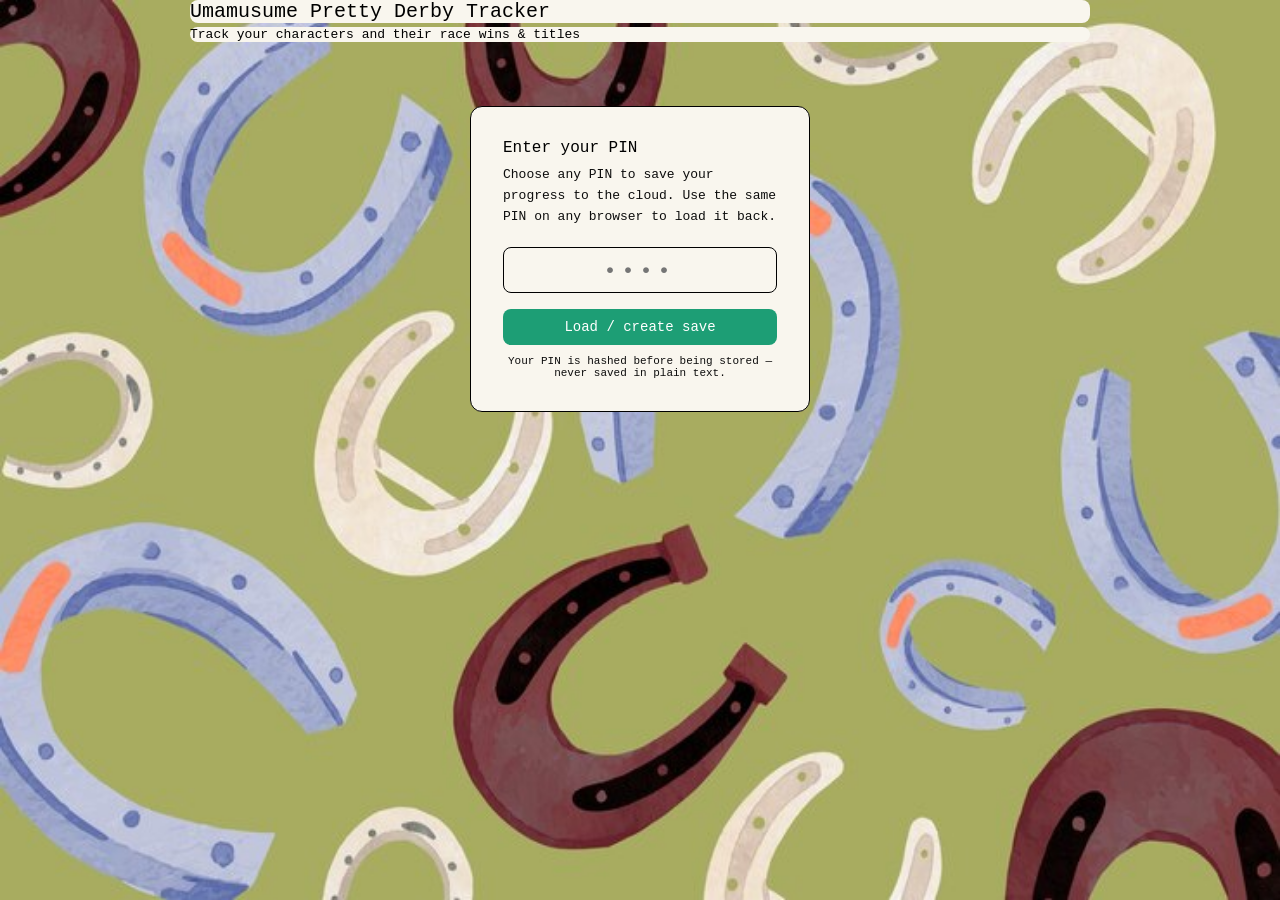
==== index.html @ f3492407 "Add character reordering, epithet descriptions, and story events - Character grid: toggle between Ow" ====
<!DOCTYPE html>
<html lang="en">
<head>
<meta charset="UTF-8" />
<meta name="viewport" content="width=device-width, initial-scale=1.0" />
<link rel="stylesheet" href="styles.css">
<title>Umamusume Pretty Derby Tracker</title>
</head>
<body>
<div class="container">
  <h1>Umamusume Pretty Derby Tracker</h1>
  <p class="subtitle">Track your characters and their race wins &amp; titles</p>

  <div id="loading-screen" class="pin-screen">
    <p>Loading data…</p>
  </div>

  <div id="pin-screen" class="pin-screen" style="display:none">
    <h2>Enter your PIN</h2>
    <p>Choose any PIN to save your progress to the cloud. Use the same PIN on any browser to load it back.</p>
    <input class="pin-input" id="pin-input" type="password" maxlength="20" placeholder="••••" autocomplete="off" />
    <button class="pin-btn" id="pin-btn">Load / create save</button>
    <div class="pin-error" id="pin-error" style="display:none"></div>
    <div class="pin-info">Your PIN is hashed before being stored — never saved in plain text.</div>
  </div>

  <div id="main-app" style="display:none">
    <div class="sync-bar">
      <span class="sync-status" id="sync-status">Loaded from cloud</span>
      <button class="switch-pin" id="switch-pin-btn">Switch PIN</button>
    </div>
    <div id="chars-view">
      <div class="search-row">
        <input id="search-input" placeholder="Search characters..." />
        <button id="sort-mode-btn" class="sort-mode-btn">⇅ Custom Order</button>
      </div>
      <div class="char-grid" id="char-grid"></div>
    </div>
    <div class="detail-view" id="detail-view">
      <button class="back-btn" id="back-btn">← All characters</button>
      <div class="detail-header">
        <div class="detail-avatar" id="d-avatar"></div>
        <div><div class="detail-name" id="d-name"></div><div class="detail-wins-sub" id="d-sub"></div></div>
        <button class="own-btn-detail" id="d-own-btn"></button>
      </div>
      <div id="d-filters"></div>
      <div id="d-races-section" class="section"></div>
      <div id="d-titles-section" class="section"></div>
      <div id="d-story-section" class="section"></div>
    </div>
  </div>
</div>

<script>
const SUPABASE_URL = "https://rzcoksxxqggsweqdkzzb.supabase.co";
const SUPABASE_KEY = "sb_publishable_HH8gBjpd7CGeIpKzIGNu6g_YGz-oLFx";

// ── CSV loader ────────────────────────────────────────────────────────────────
function parseCSV(text) {
  const lines = text.trim().split("\n").map(l => l.trim()).filter(Boolean);
  if (lines.length < 2) return [];
  const headers = lines[0].split(",").map(h => h.trim());
  return lines.slice(1).map(line => {
    const vals = [];
    let cur = "", inQ = false;
    for (let i = 0; i < line.length; i++) {
      if (line[i] === '"') { inQ = !inQ; }
      else if (line[i] === ',' && !inQ) { vals.push(cur.trim()); cur = ""; }
      else { cur += line[i]; }
    }
    vals.push(cur.trim());
    const obj = {};
    headers.forEach((h, i) => obj[h] = vals[i] ?? "");
    return obj;
  });
}

async function loadCSV(path) {
  const r = await fetch(path);
  if (!r.ok) throw new Error(`Failed to load ${path}`);
  return parseCSV(await r.text());
}

// ── Bootstrap: load all CSVs before showing anything ─────────────────────────
let CHARS = [], G1_RACES = [], TITLES = [], STORY_EVENTS = {};

async function bootstrap() {
  try {
    const [chars, races, titlesData, storyData] = await Promise.all([
      loadCSV("ImportFile/characters.csv"),
      loadCSV("ImportFile/races.csv"),
      loadCSV("ImportFile/titles.csv"),
      loadCSV("ImportFile/story_events.csv").catch(() => []),
    ]);
    CHARS    = chars;
    G1_RACES = races;
    TITLES   = titlesData.map(r => ({ title: r.title, description: r.description || "" }));
    STORY_EVENTS = {};
    storyData.forEach(row => {
      if (!STORY_EVENTS[row.character]) STORY_EVENTS[row.character] = [];
      STORY_EVENTS[row.character].push(row.event);
    });

    document.getElementById("loading-screen").style.display = "none";
    document.getElementById("pin-screen").style.display     = "block";
    initApp();
  } catch (e) {
    document.getElementById("loading-screen").innerHTML =
      `<p style="color:#A32D2D">Failed to load data files. Make sure <code>characters.csv</code>, <code>races.csv</code>, and <code>titles.csv</code> exist.<br><br>${e.message}</p>`;
  }
}

// ── Supabase ──────────────────────────────────────────────────────────────────
async function hashPin(pin) {
  const buf = await crypto.subtle.digest("SHA-256", new TextEncoder().encode(pin));
  return Array.from(new Uint8Array(buf)).map(b=>b.toString(16).padStart(2,"0")).join("");
}
async function dbLoad(h) {
  const r = await fetch(`${SUPABASE_URL}/rest/v1/tracker?pin=eq.${h}&select=data`,
    {headers:{apikey:SUPABASE_KEY,Authorization:`Bearer ${SUPABASE_KEY}`}});
  if (!r.ok) throw new Error();
  const rows = await r.json();
  return rows.length ? rows[0].data : null;
}
async function dbSave(h, data) {
  const r = await fetch(`${SUPABASE_URL}/rest/v1/tracker`, {
    method:"POST",
    headers:{apikey:SUPABASE_KEY,Authorization:`Bearer ${SUPABASE_KEY}`,
      "Content-Type":"application/json","Prefer":"resolution=merge-duplicates"},
    body:JSON.stringify({pin:h,data,updated_at:new Date().toISOString()})
  });
  if (!r.ok) throw new Error();
}

// ── State ─────────────────────────────────────────────────────────────────────
let pinHash=null, appData={}, currentChar=null, charSearch="", saveTimer=null;
let fSearch="", fGrade=null, fYear=null, fMonth=null, fSurface=null, fLength=null;
let racesCollapsed=false, titlesCollapsed=false, storyCollapsed=false;

function initChar(n){
  if(!appData[n])appData[n]={owned:false,races:{},titles:{},storyEvents:{}};
  if(!appData[n].storyEvents)appData[n].storyEvents={};
}
function initials(n){return n.split(" ").map(w=>w[0]).join("").slice(0,2).toUpperCase();}
function getWins(n){
  const d=appData[n];if(!d)return 0;
  return Object.values(d.races||{}).filter(Boolean).length+Object.values(d.titles||{}).filter(Boolean).length;
}
function setSyncStatus(msg,cls){
  const el=document.getElementById("sync-status");
  el.textContent=msg;el.className="sync-status"+(cls?" "+cls:"");
}
function scheduleSave(){
  clearTimeout(saveTimer);setSyncStatus("Saving…","saving");
  saveTimer=setTimeout(async()=>{
    try{await dbSave(pinHash,appData);setSyncStatus("Saved to cloud ✓");}
    catch{setSyncStatus("Save failed — check connection","error");}
  },800);
}

// ── PIN ───────────────────────────────────────────────────────────────────────
function initApp() {
  document.getElementById("pin-btn").addEventListener("click",async()=>{
    const pin=document.getElementById("pin-input").value.trim();
    const errEl=document.getElementById("pin-error");
    if(!pin){errEl.textContent="Please enter a PIN.";errEl.style.display="block";return;}
    const btn=document.getElementById("pin-btn");
    btn.disabled=true;btn.textContent="Loading…";errEl.style.display="none";
    try{
      pinHash=await hashPin(pin);
      const saved=await dbLoad(pinHash);
      appData=saved||{};
      document.getElementById("pin-screen").style.display="none";
      document.getElementById("main-app").style.display="block";
      setSyncStatus(saved?"Loaded from cloud ✓":"New save — start tracking!");
      renderGrid();
    }catch{
      errEl.textContent="Could not connect. Check your internet and try again.";
      errEl.style.display="block";btn.disabled=false;btn.textContent="Load / create save";
    }
  });
  document.getElementById("pin-input").addEventListener("keydown",e=>{if(e.key==="Enter")document.getElementById("pin-btn").click();});
  document.getElementById("switch-pin-btn").addEventListener("click",()=>{
    pinHash=null;appData={};currentChar=null;charSearch="";
    document.getElementById("main-app").style.display="none";
    document.getElementById("chars-view").style.display="block";
    document.getElementById("detail-view").style.display="none";
    document.getElementById("pin-input").value="";
    document.getElementById("pin-screen").style.display="block";
  });
  document.getElementById("search-input").addEventListener("input",e=>{charSearch=e.target.value;renderGrid();});
  document.getElementById("sort-mode-btn").addEventListener("click",()=>{
    if(appData.__sortMode==="custom"){appData.__sortMode="owned";}
    else{appData.__sortMode="custom";if(!appData.__charOrder)appData.__charOrder=CHARS.map(c=>c.name);}
    scheduleSave();renderGrid();
  });
  document.getElementById("back-btn").addEventListener("click",()=>{
    document.getElementById("detail-view").style.display="none";
    document.getElementById("chars-view").style.display="block";
    renderGrid();
  });
}

// ── Grid ──────────────────────────────────────────────────────────────────────
function avatarHTML(c, size=36){
  const slug=c.name.toLowerCase().replace(/\./g,"").replace(/\s+/g,"_");
  const src=`Icons/${slug}.png`;
  return `<div class="char-avatar" style="background:${c.color};color:${c.text};overflow:hidden;">
    <img src="${src}" width="${size}" height="${size}" style="object-fit:cover;width:100%;height:100%;"
      onerror="this.style.display='none';this.parentElement.textContent='${initials(c.name)}';"
    />
  </div>`;
}
function renderGrid(){
  const grid=document.getElementById("char-grid");
  const q=charSearch.toLowerCase();
  const isCustom=appData.__sortMode==="custom";
  const filtered=sortChars(CHARS.filter(c=>!q||c.name.toLowerCase().includes(q)));
  const sortBtn=document.getElementById("sort-mode-btn");
  if(sortBtn){sortBtn.textContent=isCustom?"⇅ Owned First":"⇅ Custom Order";sortBtn.classList.toggle("active",isCustom);}
  grid.innerHTML=filtered.map(c=>{
    const d=appData[c.name]||{},w=getWins(c.name);
    return `<div class="char-card ${d.owned?'owned':''}" data-name="${c.name}" tabindex="0"${isCustom?' draggable="true"':''}>
      <div class="char-header">
         ${avatarHTML(c)}
        <div><div class="char-name">${c.name}</div><div class="char-wins">${w} win${w!==1?'s':''} logged</div></div>
      </div>
      <button class="own-toggle" data-own="${c.name}">${d.owned?'✓ Owned':'Mark as owned'}</button>
    </div>`;
  }).join("");
  grid.querySelectorAll(".char-card").forEach(el=>{
    el.addEventListener("click",e=>{if(e.target.dataset.own!==undefined)return;showDetail(el.dataset.name);});
    el.addEventListener("keydown",e=>{if(e.key==="Enter")showDetail(el.dataset.name);});
    if(isCustom){
      el.addEventListener("dragstart",e=>{dragSrcName=el.dataset.name;e.dataTransfer.effectAllowed="move";el.classList.add("dragging");});
      el.addEventListener("dragend",()=>el.classList.remove("dragging"));
      el.addEventListener("dragover",e=>{e.preventDefault();e.dataTransfer.dropEffect="move";});
      el.addEventListener("drop",e=>{
        e.preventDefault();
        if(dragSrcName&&dragSrcName!==el.dataset.name){
          if(!appData.__charOrder)appData.__charOrder=CHARS.map(c=>c.name);
          const order=appData.__charOrder;
          const fromIdx=order.indexOf(dragSrcName);
          const toIdx=order.indexOf(el.dataset.name);
          if(fromIdx!==-1&&toIdx!==-1){order.splice(fromIdx,1);order.splice(toIdx,0,dragSrcName);}
          dragSrcName=null;scheduleSave();renderGrid();
        }
      });
    }
  });
  grid.querySelectorAll("[data-own]").forEach(btn=>{
    btn.addEventListener("click",e=>{
      e.stopPropagation();const name=btn.dataset.own;initChar(name);
      appData[name].owned=!appData[name].owned;scheduleSave();renderGrid();
    });
  });
}
function sortChars(arr){
  if(appData.__sortMode==="custom"){
    if(!appData.__charOrder)appData.__charOrder=CHARS.map(c=>c.name);
    return arr.slice().sort((a,b)=>{
      const ai=appData.__charOrder.indexOf(a.name);
      const bi=appData.__charOrder.indexOf(b.name);
      return(ai===-1?9999:ai)-(bi===-1?9999:bi);
    });
  }
  return arr.slice().sort((a,b)=>{
    const aOwned=appData[a.name]?.owned?0:1;
    const bOwned=appData[b.name]?.owned?0:1;
    return aOwned-bOwned;
  });
}

// ── Filters ───────────────────────────────────────────────────────────────────
function unique(arr){return[...new Set(arr)];}
const YEARS    = ["Junior","Classic","Senior"];
const SURFACES = ["Turf","Dirt"];
const GRADES   = ["G1","G2","G3","EX"];
const LENGTHS  = ["Sprint","Mile","Medium","Long"];
const MONTHS = [
  "Early Jan","Late Jan","Early Feb","Late Feb","Early Mar","Late Mar",
  "Early Apr","Late Apr","Early May","Late May","Early Jun","Late Jun",
  "Early Jul","Late Jul","Early Aug","Late Aug","Early Sep","Late Sep",
  "Early Oct","Late Oct","Early Nov","Late Nov","Early Dec","Late Dec"
];
let fWon = null;
let tFilter = null, storyFilter = null, dragSrcName = null;

function getMonths(){
  const inData = new Set(G1_RACES.map(r => r.month));
  return MONTHS.filter(m => inData.has(m));
}

function filteredRaces(){
  const q=fSearch.toLowerCase();
  const d = appData[currentChar] || {};
  return G1_RACES.filter(r=>{
    if(fGrade   && r.grade   !==fGrade)   return false;
    if(fYear    && r.year    !==fYear)    return false;
    if(fMonth   && r.month   !==fMonth)   return false;
    if(fSurface && r.surface !==fSurface) return false;
    if(fLength  && r.length  !==fLength)  return false;
    if (fWon !== null && !!d.races?.[r.name] !== fWon) return false;
    if(q && !r.name.toLowerCase().includes(q)) return false;
    return true;
  });
}
function hasActiveFilter(){
  return fSearch || fGrade || fYear || fMonth || fSurface || fLength || fWon !== null;
}
function renderFilters(){
  const wrap=document.getElementById("d-filters");
  const chipRow=(label,options,current)=>`
    <div class="filter-row">
      <span class="filter-label">${label}</span>
      ${options.map(o=>`<button class="filter-chip ${current===o?'active':''}" data-filter-label="${label}" data-filter-val="${o}">${o}</button>`).join("")}
    </div>`;
  wrap.innerHTML=`<div class="filters-wrap">
    <div class="filters-title">Filter races</div>
    <div class="filter-row">
      <span class="filter-label">Search</span>
      <input class="filter-search" id="f-search" placeholder="Race name…" value="${fSearch}" />
      ${hasActiveFilter()?`<button class="filter-clear" id="f-clear">Clear all</button>`:''}
    </div>
    ${chipRow("Grade",   GRADES,      fGrade)}
    ${chipRow("Year",    YEARS,       fYear)}
    ${chipRow("Month",   getMonths(), fMonth)}
    ${chipRow("Surface", SURFACES,    fSurface)}
    ${chipRow("Length",  LENGTHS,     fLength)}
    ${chipRow("Won", ["Won", "Not Won"], fWon === true ? "Won" : fWon === false ? "Not Won" : null)}
  </div>`;
  document.getElementById("f-search").addEventListener("input",e=>{fSearch=e.target.value;renderDetailRaces(CHARS.find(x=>x.name===currentChar));renderFilters();});
  document.getElementById("f-clear")?.addEventListener("click",()=>{
    fSearch="";fGrade=null;fYear=null;fMonth=null;fSurface=null;fLength=null;fWon=null;
    renderDetailRaces(CHARS.find(x=>x.name===currentChar));renderFilters();
  });
  wrap.querySelectorAll(".filter-chip").forEach(btn=>{
    btn.addEventListener("click",()=>{
      const val=btn.dataset.filterVal;
      const label=btn.dataset.filterLabel;
      if(label==="Grade")   fGrade  =(fGrade  ===val?null:val);
      if(label==="Year")    fYear   =(fYear   ===val?null:val);
      if(label==="Month")   fMonth  =(fMonth  ===val?null:val);
      if(label==="Surface") fSurface=(fSurface===val?null:val);
      if(label==="Length")  fLength =(fLength ===val?null:val);
      if (label === "Won") fWon = (val === "Won") ? (fWon === true ? null : true)
                          : (fWon === false ? null : false);
      renderDetailRaces(CHARS.find(x=>x.name===currentChar));
      renderFilters();
    });
  });
}

// ── Detail ────────────────────────────────────────────────────────────────────
function showDetail(name){
  currentChar=name;initChar(name);
  fSearch="";fGrade=null;fYear=null;fMonth=null;fSurface=null;fLength=null;
  racesCollapsed=false;titlesCollapsed=false;storyCollapsed=false;
  document.getElementById("chars-view").style.display="none";
  document.getElementById("detail-view").style.display="block";
  const c=CHARS.find(x=>x.name===name);
  fWon = null;
  tFilter = null;
  storyFilter = null;
  renderDetailHeader(c);
  renderFilters();
  renderDetailRaces(c);
  renderDetailTitles(c);
  renderDetailStory(c);
}
function renderDetailHeader(c){
  const d=appData[c.name];
  const raceWins=Object.values(d.races||{}).filter(Boolean).length;
  const titleWins=Object.values(d.titles||{}).filter(Boolean).length;
  const storyEvents=STORY_EVENTS[c.name]||[];
  const storyDone=storyEvents.filter(e=>d.storyEvents?.[e]?.done).length;
  const storySub=storyEvents.length?` · ${storyDone}/${storyEvents.length} Story`:'';
  document.getElementById("d-avatar").innerHTML=avatarHTML(c);
  document.getElementById("d-name").textContent=c.name;
  document.getElementById("d-sub").textContent=`${raceWins} Wins · ${titleWins} Epithets${storySub}`;
  const ob=document.getElementById("d-own-btn");
  ob.textContent=d.owned?"✓ Owned":"Mark as owned";
  ob.className="own-btn-detail"+(d.owned?" owned":"");
  ob.onclick=()=>{d.owned=!d.owned;scheduleSave();renderDetailHeader(c);};
}
function tagHTML(r){
  return`<span class="tag tag-grade-${r.grade}">${r.grade}</span>
         <span class="tag tag-year-${r.year}">${r.year}</span>
         <span class="tag tag-month">${r.month}</span>
         <span class="tag tag-surface-${r.surface}">${r.surface}</span>
         <span class="tag tag-length">${r.length}</span>`;
}
function renderDetailRaces(c){
  const d=appData[c.name];
  const races=filteredRaces();
  const totalWon=Object.values(d.races||{}).filter(Boolean).length;
  const pct=Math.round(totalWon/G1_RACES.length*100);
  document.getElementById("d-races-section").innerHTML=`
    <div class="section-title">
      <span>Wins — ${totalWon} / ${G1_RACES.length} total</span>
      <div style="display:flex;align-items:center;gap:10px">
        <span class="section-pct">${pct}%</span>
        <button class="collapse-btn" id="races-collapse-btn">${racesCollapsed?'▶ Show':'▼ Hide'}</button>
      </div>
    </div>
    <div id="races-body" ${racesCollapsed?'style="display:none"':''}>
      <div class="progress-bar-wrap"><div class="progress-bar" style="width:${pct}%"></div></div>
      ${races.length===0
        ?`<div class="no-results">No races match your filters.</div>`
        :`<div class="race-list">${races.map(r=>`
            <div class="race-row">
              <span class="race-name">${r.name}</span>
              <div class="race-tags">${tagHTML(r)}</div>
              <div class="race-check ${d.races[r.name]?'won':''}" data-race="${r.name}" tabindex="0" role="checkbox" aria-checked="${!!d.races[r.name]}">${d.races[r.name]?'✓':''}</div>
            </div>`).join("")}
          </div>`
      }
    </div>`;
  document.getElementById("races-collapse-btn").addEventListener("click",()=>{
    racesCollapsed=!racesCollapsed;
    renderDetailRaces(c);
  });
  document.querySelectorAll("[data-race]").forEach(el=>{
    const go=()=>{
      d.races[el.dataset.race]=!d.races[el.dataset.race];
      scheduleSave();renderDetailHeader(c);renderDetailRaces(c);
    };
    el.addEventListener("click",go);
    el.addEventListener("keydown",e=>{if(e.key==="Enter"||e.key===" ")go();});
  });
}
function renderDetailTitles(c){
  const d=appData[c.name];
  const titleWins=Object.values(d.titles||{}).filter(Boolean).length;
  const tPct=Math.round(titleWins/TITLES.length*100);
  const visibleTitles = TITLES.filter(t => {
    if (tFilter === true  && !d.titles[t.title]) return false;
    if (tFilter === false &&  d.titles[t.title]) return false;
    return true;
  });
  const tFilterChip = (label, val) => {
    const active = tFilter === val;
    return `<button class="filter-chip ${active?'active':''}" data-tfilter="${label}">${label}</button>`;
  };
  document.getElementById("d-titles-section").innerHTML=`
    <div class="section-title">
      <span>Epithets — ${titleWins} / ${TITLES.length}</span>
      <div style="display:flex;align-items:center;gap:10px">
        <span class="section-pct">${tPct}%</span>
        <button class="collapse-btn" id="titles-collapse-btn">${titlesCollapsed?'▶ Show':'▼ Hide'}</button>
      </div>
    </div>
    <div id="titles-body" ${titlesCollapsed?'style="display:none"':''}>
      <div class="progress-bar-wrap"><div class="progress-bar" style="width:${tPct}%"></div></div>
      <div class="filter-row" style="margin-bottom:10px">
        <span class="filter-label">Filter</span>
        ${tFilterChip("Checked", true)}
        ${tFilterChip("Not Checked", false)}
        ${tFilter!==null?`<button class="filter-clear" id="t-filter-clear">Clear</button>`:''}
      </div>
      ${visibleTitles.length===0
        ?`<div class="no-results">No titles match your filter.</div>`
      :`<div class="race-list">${visibleTitles.map(t=>`
        <div class="race-row">
          <div class="title-name-wrap">
            <span class="race-name">${t.title}</span>
            ${t.description?`<span class="title-desc">${t.description}</span>`:''}
          </div>
          <div class="race-tags"><span class="tag tag-grade-G1" style="background:#EEEDFE;color:#3C3489">Title</span></div>
          <div class="race-check ${d.titles[t.title]?'won':''}" data-title="${t.title}" tabindex="0" role="checkbox" aria-checked="${!!d.titles[t.title]}">${d.titles[t.title]?'✓':''}</div>
        </div>`).join("")}
      </div>`}
    </div>`;
  document.getElementById("titles-collapse-btn").addEventListener("click",()=>{
    titlesCollapsed=!titlesCollapsed;
    renderDetailTitles(c);
  });
  document.getElementById("t-filter-clear")?.addEventListener("click",()=>{
    tFilter=null; renderDetailTitles(c);
  });
  document.querySelectorAll("[data-tfilter]").forEach(btn=>{
    btn.addEventListener("click",()=>{
      const label=btn.dataset.tfilter;
      const val = label==="Checked" ? true : false;
      tFilter = (tFilter===val ? null : val);
      renderDetailTitles(c);
    });
  });
  document.querySelectorAll("[data-title]").forEach(el=>{
    const go=()=>{
      d.titles[el.dataset.title]=!d.titles[el.dataset.title];
      scheduleSave(); renderDetailHeader(c); renderDetailTitles(c); renderGrid();
    };
    el.addEventListener("click",go);
    el.addEventListener("keydown",e=>{if(e.key==="Enter"||e.key===" ")go();});
  });
}
function renderDetailStory(c){
  const d=appData[c.name];
  const events=STORY_EVENTS[c.name]||[];
  const doneCount=events.filter(e=>d.storyEvents[e]?.done).length;
  const pct=events.length?Math.round(doneCount/events.length*100):0;
  const visibleEvents=events.filter(e=>{
    if(storyFilter===true  &&!d.storyEvents[e]?.done)return false;
    if(storyFilter===false && d.storyEvents[e]?.done)return false;
    return true;
  });
  const sFilterChip=(label,val)=>{
    const active=storyFilter===val;
    return`<button class="filter-chip ${active?'active':''}" data-sfilter="${label}">${label}</button>`;
  };
  document.getElementById("d-story-section").innerHTML=`
    <div class="section-title">
      <span>Story Events — ${doneCount} / ${events.length}</span>
      <div style="display:flex;align-items:center;gap:10px">
        <span class="section-pct">${pct}%</span>
        <button class="collapse-btn" id="story-collapse-btn">${storyCollapsed?'▶ Show':'▼ Hide'}</button>
      </div>
    </div>
    <div id="story-body" ${storyCollapsed?'style="display:none"':''}>
      ${events.length?`<div class="progress-bar-wrap"><div class="progress-bar" style="width:${pct}%"></div></div>`:''}
      ${events.length?`
      <div class="filter-row" style="margin-bottom:10px">
        <span class="filter-label">Filter</span>
        ${sFilterChip("Done",true)}
        ${sFilterChip("Not Done",false)}
        ${storyFilter!==null?`<button class="filter-clear" id="s-filter-clear">Clear</button>`:''}
      </div>`:''}
      ${events.length===0
        ?`<div class="no-results">No story events defined for this character yet. Add them to <code>ImportFile/story_events.csv</code>.</div>`
        :visibleEvents.length===0
          ?`<div class="no-results">No events match your filter.</div>`
          :`<div class="race-list">${visibleEvents.map(ev=>{
              const se=d.storyEvents[ev]||{};
              const notesId=`sn-${ev.replace(/[^a-z0-9]/gi,'_')}`;
              return`<div class="race-row story-event-row">
                <div class="story-event-main">
                  <div class="race-check ${se.done?'won':''}" data-story-event="${ev}" tabindex="0" role="checkbox" aria-checked="${!!se.done}">${se.done?'✓':''}</div>
                  <span class="race-name">${ev}</span>
                  <button class="notes-toggle" data-notes-id="${notesId}" data-has-notes="${!!se.details}">${se.details?'📝':'+ Notes'}</button>
                </div>
                <div class="story-notes-wrap" id="${notesId}" ${se.details?'':'style="display:none"'}>
                  <textarea class="story-notes" data-story-notes="${ev}" placeholder="Add notes about this event…">${se.details||''}</textarea>
                </div>
              </div>`;
            }).join("")}
          </div>`
      }
    </div>`;
  document.getElementById("story-collapse-btn").addEventListener("click",()=>{
    storyCollapsed=!storyCollapsed;renderDetailStory(c);
  });
  document.getElementById("s-filter-clear")?.addEventListener("click",()=>{
    storyFilter=null;renderDetailStory(c);
  });
  document.querySelectorAll("[data-sfilter]").forEach(btn=>{
    btn.addEventListener("click",()=>{
      const label=btn.dataset.sfilter;
      const val=label==="Done"?true:false;
      storyFilter=(storyFilter===val?null:val);
      renderDetailStory(c);
    });
  });
  document.querySelectorAll("[data-story-event]").forEach(el=>{
    const go=()=>{
      if(!d.storyEvents[el.dataset.storyEvent])d.storyEvents[el.dataset.storyEvent]={done:false,details:""};
      d.storyEvents[el.dataset.storyEvent].done=!d.storyEvents[el.dataset.storyEvent].done;
      scheduleSave();renderDetailHeader(c);renderDetailStory(c);
    };
    el.addEventListener("click",go);
    el.addEventListener("keydown",e=>{if(e.key==="Enter"||e.key===" ")go();});
  });
  document.querySelectorAll("[data-notes-id]").forEach(btn=>{
    btn.addEventListener("click",()=>{
      const target=document.getElementById(btn.dataset.notesId);
      if(target){
        const visible=target.style.display!=="none";
        target.style.display=visible?"none":"block";
        btn.textContent=visible?(btn.dataset.hasNotes==="true"?'📝':'+ Notes'):'▲ Notes';
      }
    });
  });
  document.querySelectorAll("[data-story-notes]").forEach(ta=>{
    ta.addEventListener("input",()=>{
      const evName=ta.dataset.storyNotes;
      if(!d.storyEvents[evName])d.storyEvents[evName]={done:false,details:""};
      d.storyEvents[evName].details=ta.value;
      scheduleSave();
    });
  });
}

// ── Start ─────────────────────────────────────────────────────────────────────
bootstrap();
</script>
</body>
</html>
---- styles.css ----
*, *::before, *::after { box-sizing: border-box; margin: 0; padding: 0; }
  :root {
    --bg-prim: #F9F6EE;
    --text-prim: #0D0D0D;
    --border-light: rgba(0,0,0,1);
    --border-mid: rgba(0,0,0,1);
    --radius-md: 8px;
    --radius-lg: 12px;
    --teal: #1D9E75;
    --teal-light: #E1F5EE;
    --teal-dark: #085041;
    --teal-mid: #0F6E56;
   
  }
  @media (prefers-color-scheme: dark) {
    :root {
      --bg-prim: #F9F6EE;
      --text-prim: ##0D0D0D;
      --border-light: rgba(255,255,255,0.1);
      --border-mid: rgba(255,255,255,0.2);
    }
  }
body {
  font-family: "Courier New", monospace;
  background-image: url('Icons/Background.jpg');
  background-repeat: no-repeat;
  background-attachment: fixed;
  background-size: 100% 100%;
}
  /* PIN */
  .pin-screen {
    max-width: 340px; margin: 4rem auto;
    background: var(--bg-prim); border: 0.5px solid var(--border-light);
    border-radius: var(--radius-lg); padding: 2rem;
  }
  .pin-screen h2 { font-size: 16px; font-weight: 500; margin-bottom: 0.5rem; }
  .pin-screen p { font-size: 13px; color: var(--text-prim); margin-bottom: 1.25rem; line-height: 1.6; }
  .pin-input {
    width: 100%; padding: 10px 0px; font-size: 20px; letter-spacing: 6px;
    border: 0.5px solid var(--border-mid); border-radius: var(--radius-md);
    background: var(--bg-prim); color: var(--text-prim);
    font-family: monospace; text-align: center; margin-bottom: 1rem; outline: none;
  }
  .pin-input:focus { border-color: var(--teal); }
  .pin-btn {
    width: 100%; padding: 10px; font-size: 14px; font-weight: 500;
    background: var(--teal); color: white; border: none;
    border-radius: var(--radius-md); cursor: pointer; font-family: inherit;
  }
  .pin-btn:hover { background: var(--teal-mid); }
  .pin-btn:disabled { opacity: 0.5; cursor: not-allowed; }
  .pin-error { font-size: 12px; color: #A32D2D; margin-top: 8px; text-align: center; }
  .pin-info { font-size: 11px; color: var(--text-prim); margin-top: 10px; text-align: center; }
 
  .container { max-width: 900px; margin: 0 auto; }
  .subtitle { font-size: 13px; margin-bottom: 1.5rem; background: var(--bg-prim); border-radius: var(--radius-md);}
  .sync-status { flex: 1; color: var(--text-prim); }
  .sync-status.saving { color: var(--teal); }
  .sync-status.error { color: #A32D2D; }
  .switch-pin { font-size: 12px; color: var(--text-prim); background: none; border: none; cursor: pointer; font-family: inherit; text-decoration: underline; }
  .sync-bar { font-size: 13px; margin-bottom: 1.5rem; background: var(--bg-prim);border-radius: var(--radius-md);}
  h1 { font-size: 20px; font-weight: 500; margin-bottom: 0.25rem; background: var(--bg-prim); border-radius: var(--radius-md);}
  .stat-card { border-radius: var(--radius-md); padding: 12px 14px; background: var(--bg-prim);}
  .stat-label { font-size: 12px; color: var(--text-prim); margin-bottom: 4px; background: var(--bg-prim); }
  .stat-val { font-size: 22px; font-weight: 500; background: var(--bg-prim); }
  .stat-sub { font-size: 11px; color: var(--text-prim); margin-top: 2px; background: var(--bg-prim); }

  .search-row { margin-bottom: 1rem; }
  .search-row input {
    width: 100%; padding: 8px 0px; font-size: 14px;
    border: 0.5px solid var(--border-light); border-radius: var(--radius-md);
    background: var(--bg-prim); color: var(--text-prim); font-family: inherit;
    outline: none;
  }
  .search-row input:focus { border-color: var(--border-mid); }
/* Char grid */
  .char-grid { display: grid; grid-template-columns: repeat(auto-fill, minmax(170px, 1fr)); gap: 10px; }
  .char-card {
    background: var(--bg-prim); border: 0.5px solid var(--border-light);
    border-radius: var(--radius-lg); padding: 12px; cursor: pointer;
    transition: border-color 0.15s;
  }
  .char-card:hover { border-color: var(--border-mid); }
  .char-card.owned { border-color: var(--teal); background: var(--teal-light); }
  .char-card.owned .char-name { color: var(--teal-dark); }
  .char-header { display: flex; align-items: center; gap: 8px; margin-bottom: 8px; }
  .char-avatar {
    width: 36px; height: 36px; border-radius: 50%;
    display: flex; align-items: center; justify-content: center;
    font-size: 13px; font-weight: 500; flex-shrink: 0;
  }
  .char-name { font-size: 13px; font-weight: 500; line-height: 1.3; }
  .char-wins { font-size: 11px; color: var(--text-prim); margin-top: 2px; }
  .own-toggle {
    width: 100%; padding: 5px; font-size: 11px;
    border: 1.5px solid var(--border-mid); border-radius: var(--radius-md);
    background: transparent; cursor: pointer; color: var(--text-prim); font-family: inherit;
    margin-top: 8px;
  }
  .char-card.owned .own-toggle { background: var(--teal-mid); color: #E1F5EE; border-color: var(--teal-mid); }

  /* Detail view */
  .detail-view { display: none; }
  .back-btn {
    background: var(--bg-prim); border: 2px solid var(--border-mid);
    border-radius: var(--radius-md); padding: 6px 14px; font-size: 13px;
    cursor: pointer; color: var(--text-prim); font-family: inherit; margin-bottom: 1rem;
  }
  .back-btn:hover { background: var(--bg-prim); }
  .detail-header { display: flex; align-items: center; gap: 12px; margin-bottom: 1.25rem; background: var(--bg-prim); border-radius: var(--radius-md); }
  .detail-avatar {
    width: 48px; height: 48px; border-radius: 50%;
    display: flex; align-items: center; justify-content: center;
    font-size: 16px; font-weight: 500; flex-shrink: 0;
  }
  .detail-name { font-size: 17px; font-weight: 500; }
  .detail-wins-sub { font-size: 12px; color: var(--text-prim); }
  .own-btn-detail {
    margin-left: auto; padding: 6px 14px; font-size: 12px;
    border: 0.5px solid var(--border-light); border-radius: var(--radius-md);
    cursor: pointer; font-family: inherit; background: transparent; color: var(--text-prim);
  }
  .own-btn-detail.owned { background: var(--teal-mid); color: #E1F5EE; border-color: var(--teal-mid); }

  .section { margin-bottom: 1.5rem; }
  .section-title {
    font-size: 13px; font-weight: 500; color: var(--text-prim);
    margin-bottom: 8px; padding-bottom: 6px;
    border-bottom: 0.5px solid var(--border-light); border-radius: var(--radius-md);
    display: flex; justify-content: space-between; background: var(--bg-prim);
  }
  .section-pct { font-size: 11px; color: var(--text-prim); }
  .progress-bar-wrap { height: 5px; background: var(--bg-prim); border-radius: 3px; margin-bottom: 1rem; overflow: hidden; }
  .progress-bar { height: 100%; background: var(--teal); border-radius: 3px; transition: width 0.3s; }
/* Filters */
  .filters-wrap {
    background: var(--bg-prim); border: 0.5px solid var(--border-light);
    border-radius: var(--radius-lg); padding: 14px 16px; margin-bottom: 1.25rem;
  }
  .filters-title { font-size: 12px; font-weight: 500; color: var(--text-prim); margin-bottom: 10px; }
  .filter-row { display: flex; flex-wrap: wrap; gap: 6px; margin-bottom: 8px; align-items: center; }
  .filter-row:last-child { margin-bottom: 0; }
  .filter-label { font-size: 11px; color: var(--text-prim); width: 52px; flex-shrink: 0; }
  .filter-search {
    flex: 1; min-width: 140px; padding: 5px 10px; font-size: 12px;
    border: 0.5px solid var(--border-light); border-radius: var(--radius-md);
    background: var(--bg-prim); color: var(--text-prim); font-family: inherit; outline: none;
  }
  .filter-chip {
    padding: 3px 10px; font-size: 11px; border-radius: 20px;
    border: 0.5px solid var(--border-light); background: var(--bg-prim);
    cursor: pointer; color: var(--text-prim); font-family: inherit; white-space: nowrap;
  }
  .filter-chip.active { background: var(--teal); border-color: var(--teal); color: white; }
  .filter-clear { font-size: 11px; color: var(--text-prim); background: none; border: none; cursor: pointer; font-family: inherit; text-decoration: underline; margin-left: auto; }
 
  /* Race list */
  .section { margin-bottom: 1.5rem; }
  .section-title {
    font-size: 13px; font-weight: 500; color: var(--text-prim);
    margin-bottom: 8px; padding-bottom: 6px; border-bottom: 0.5px solid var(--border-light);
    display: flex; justify-content: space-between; align-items: center;
  }
  .section-pct { font-size: 11px; color: var(--text-prim); }
  .progress-bar-wrap { height: 5px; background: var(--bg-prim); border-radius: 3px; margin-bottom: 1rem; overflow: hidden; }
  .progress-bar { height: 100%; background: var(--teal); border-radius: 3px; transition: width 0.3s; }
  .race-list { display: flex; flex-direction: column; gap: 6px; }
  .race-row {
    display: flex; align-items: center; gap: 8px; padding: 8px 10px;
    border: 0.5px solid var(--border-light); border-radius: var(--radius-md);
    background: var(--bg-prim); flex-wrap: wrap;
  }
  .race-name { font-size: 13px; flex: 1; min-width: 120px; }
  .race-tags { display: flex; gap: 4px; flex-wrap: wrap; }
  .tag {
    font-size: 10px; padding: 2px 6px; border-radius: 8px; white-space: nowrap;
    font-weight: 500;
  }
  .tag-grade-G1  { background: #FAECE7; color: #993C1D; }
  .tag-grade-G2  { background: #E6F1FB; color: #185FA5; }
  .tag-grade-G3  { background: #EAF3DE; color: #3B6D11; }
  .tag-year-Junior  { background: #EEEDFE; color: #3C3489; }
  .tag-year-Classic { background: #FAEEDA; color: #633806; }
  .tag-year-Senior  { background: #FCEBEB; color: #A32D2D; }
  .tag-surface-Turf { background: #EAF3DE; color: #3B6D11; }
  .tag-surface-Dirt { background: #FAC775; color: #412402; }
  .tag-length { background: var(--bg-prim); color: var(--text-prim); }
  .tag-month { background: var(--bg-prim); color: var(--text-prim); }
  .race-check {
    width: 22px; height: 22px; border-radius: 5px; border: 1.5px solid var(--border-mid);
    cursor: pointer; display: flex; align-items: center; justify-content: center;
    flex-shrink: 0; background: transparent; font-size: 12px; font-weight: 500; color: transparent;
  }
  .race-check.won { background: var(--teal); border-color: var(--teal); color: white; }
  .no-results { font-size: 13px; color: var(--text-prim); padding: 12px 0; text-align: center; }
  .collapse-btn {
    font-size: 11px; padding: 2px 8px; border-radius: 20px;
    border: 0.5px solid var(--border-light); background: var(--bg-prim);
    cursor: pointer; color: var(--text-prim); font-family: inherit;
    white-space: nowrap; flex-shrink: 0;
  }
  .collapse-btn:hover { border-color: var(--teal); color: var(--teal); }
  .race-check.won { background: var(--teal); border-color: var(--teal); color: white; }

  /* Sort mode toggle */
  .sort-mode-btn {
    width: 100%; margin-top: 6px; padding: 5px 12px; font-size: 11px;
    border: 0.5px solid var(--border-light); border-radius: var(--radius-md);
    background: var(--bg-prim); color: var(--text-prim); cursor: pointer;
    font-family: inherit; white-space: nowrap;
  }
  .sort-mode-btn.active { background: var(--teal); border-color: var(--teal); color: white; }
  .char-card[draggable="true"] { cursor: grab; }
  .char-card[draggable="true"]:active { cursor: grabbing; }
  .char-card.dragging { opacity: 0.4; border-style: dashed; }

  /* Epithet descriptions */
  .title-name-wrap { flex: 1; min-width: 120px; display: flex; flex-direction: column; gap: 2px; }
  .title-desc { font-size: 11px; color: #777; line-height: 1.4; }

  /* Story events */
  .story-event-row { flex-direction: column; align-items: stretch; gap: 0; }
  .story-event-main { display: flex; align-items: center; gap: 8px; width: 100%; }
  .notes-toggle {
    margin-left: auto; flex-shrink: 0; font-size: 11px; padding: 2px 8px;
    border-radius: 20px; border: 0.5px solid var(--border-light);
    background: var(--bg-prim); color: var(--text-prim); cursor: pointer;
    font-family: inherit; white-space: nowrap;
  }
  .notes-toggle:hover { border-color: var(--teal); color: var(--teal); }
  .story-notes-wrap { width: 100%; margin-top: 8px; }
  .story-notes {
    width: 100%; min-height: 64px; padding: 6px 8px; font-size: 12px;
    border: 0.5px solid var(--border-light); border-radius: var(--radius-md);
    background: var(--bg-prim); color: var(--text-prim); font-family: inherit;
    resize: vertical; outline: none; line-height: 1.5;
  }
  .story-notes:focus { border-color: var(--teal); }
</style>
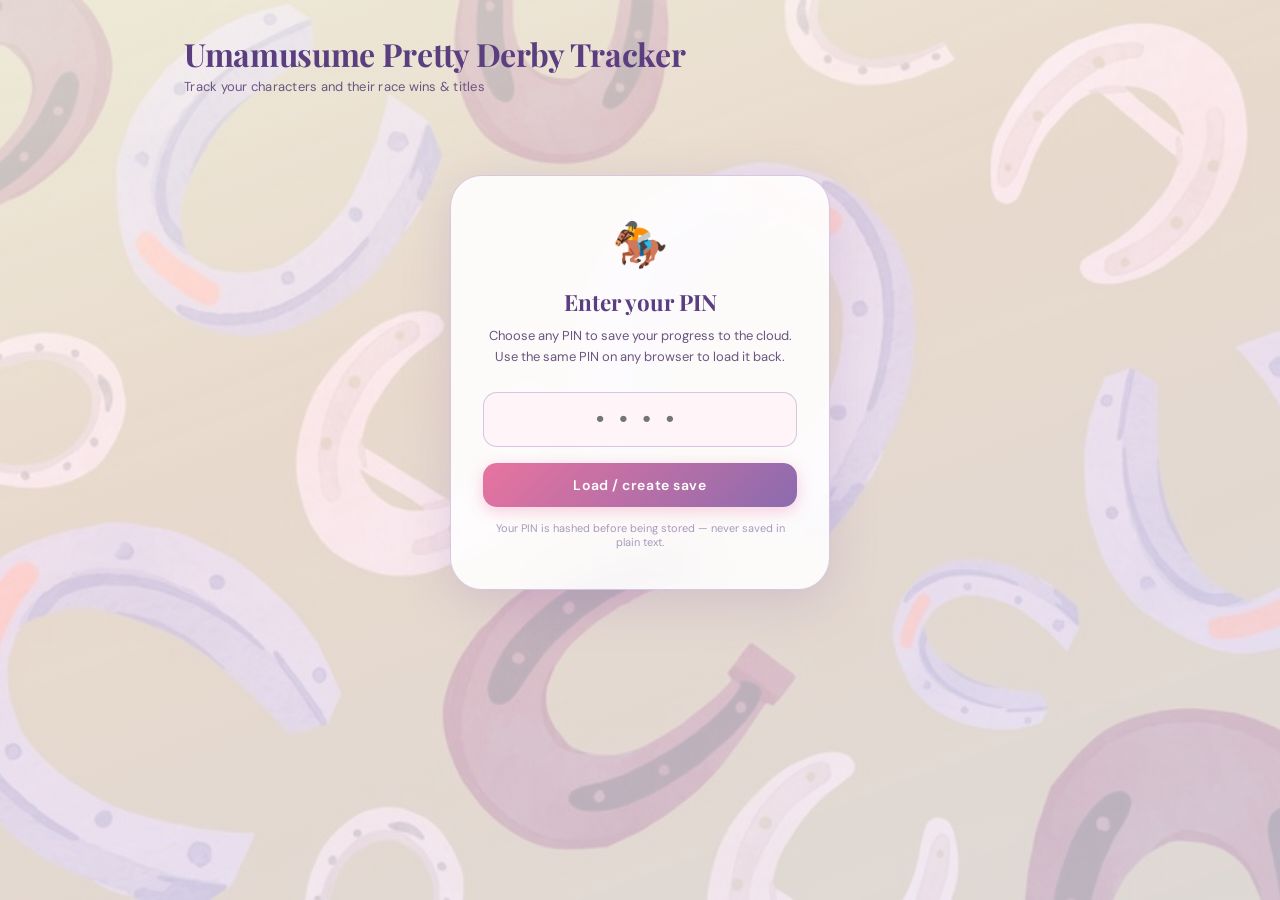
==== commit 5a535c7a: "Add files via upload" ====
--- a/index.html
+++ b/index.html
@@ -3,6 +3,9 @@
 <head>
 <meta charset="UTF-8" />
 <meta name="viewport" content="width=device-width, initial-scale=1.0" />
+<link rel="preconnect" href="https://fonts.googleapis.com">
+<link rel="preconnect" href="https://fonts.gstatic.com" crossorigin>
+<link href="https://fonts.googleapis.com/css2?family=Playfair+Display:wght@400;600;700&family=DM+Sans:ital,opsz,wght@0,9..40,300;0,9..40,400;0,9..40,500;0,9..40,600&display=swap" rel="stylesheet">
 <link rel="stylesheet" href="styles.css">
 <title>Umamusume Pretty Derby Tracker</title>
 </head>
@@ -11,7 +14,7 @@
   <h1>Umamusume Pretty Derby Tracker</h1>
   <p class="subtitle">Track your characters and their race wins &amp; titles</p>
 
-  <div id="loading-screen" class="pin-screen">
+  <div id="loading-screen" class="pin-screen" style="font-size:14px;color:var(--text-mid);">
     <p>Loading data…</p>
   </div>
 
--- a/styles.css
+++ b/styles.css
@@ -1,239 +1,632 @@
-  *, *::before, *::after { box-sizing: border-box; margin: 0; padding: 0; }
-  :root {
-    --bg-prim: #F9F6EE;
-    --text-prim: #0D0D0D;
-    --border-light: rgba(0,0,0,1);
-    --border-mid: rgba(0,0,0,1);
-    --radius-md: 8px;
-    --radius-lg: 12px;
-    --teal: #1D9E75;
-    --teal-light: #E1F5EE;
-    --teal-dark: #085041;
-    --teal-mid: #0F6E56;
-   
-  }
-  @media (prefers-color-scheme: dark) {
-    :root {
-      --bg-prim: #F9F6EE;
-      --text-prim: ##0D0D0D;
-      --border-light: rgba(255,255,255,0.1);
-      --border-mid: rgba(255,255,255,0.2);
-    }
-  }
+@import url('https://fonts.googleapis.com/css2?family=Playfair+Display:wght@400;600;700&family=DM+Sans:wght@300;400;500;600&display=swap');
+
+*, *::before, *::after { box-sizing: border-box; margin: 0; padding: 0; }
+
+:root {
+  --pink:        #F5A7C7;
+  --pink-deep:   #E8739F;
+  --pink-light:  #FDE8F1;
+  --pink-pale:   #FFF5F9;
+  --gold:        #C9993A;
+  --gold-light:  #F9EDD1;
+  --gold-bright: #E8BB5A;
+  --purple:      #8B6BAE;
+  --purple-light:#EDE5F6;
+  --purple-dark: #5A3E80;
+  --teal:        #4AADA0;
+  --teal-light:  #D5F1EE;
+  --cream:       #FDF8F2;
+  --text:        #2C1F3E;
+  --text-mid:    #6B5580;
+  --text-soft:   #A899BB;
+  --border:      rgba(139,107,174,0.18);
+  --border-mid:  rgba(139,107,174,0.35);
+  --shadow-sm:   0 2px 12px rgba(139,107,174,0.12);
+  --shadow-md:   0 6px 28px rgba(139,107,174,0.18);
+  --shadow-lg:   0 12px 48px rgba(139,107,174,0.22);
+  --radius-sm:   8px;
+  --radius-md:   14px;
+  --radius-lg:   22px;
+  --radius-xl:   32px;
+  --font-display: 'Playfair Display', Georgia, serif;
+  --font-body:    'DM Sans', system-ui, sans-serif;
+}
+
+/* ── Base ── */
 body {
-  font-family: "Courier New", monospace;
+  font-family: var(--font-body);
+  background-color: var(--cream);
   background-image: url('Icons/Background.jpg');
   background-repeat: no-repeat;
   background-attachment: fixed;
-  background-size: 100% 100%;
-}
-  /* PIN */
-  .pin-screen {
-    max-width: 340px; margin: 4rem auto;
-    background: var(--bg-prim); border: 0.5px solid var(--border-light);
-    border-radius: var(--radius-lg); padding: 2rem;
-  }
-  .pin-screen h2 { font-size: 16px; font-weight: 500; margin-bottom: 0.5rem; }
-  .pin-screen p { font-size: 13px; color: var(--text-prim); margin-bottom: 1.25rem; line-height: 1.6; }
-  .pin-input {
-    width: 100%; padding: 10px 0px; font-size: 20px; letter-spacing: 6px;
-    border: 0.5px solid var(--border-mid); border-radius: var(--radius-md);
-    background: var(--bg-prim); color: var(--text-prim);
-    font-family: monospace; text-align: center; margin-bottom: 1rem; outline: none;
-  }
-  .pin-input:focus { border-color: var(--teal); }
-  .pin-btn {
-    width: 100%; padding: 10px; font-size: 14px; font-weight: 500;
-    background: var(--teal); color: white; border: none;
-    border-radius: var(--radius-md); cursor: pointer; font-family: inherit;
-  }
-  .pin-btn:hover { background: var(--teal-mid); }
-  .pin-btn:disabled { opacity: 0.5; cursor: not-allowed; }
-  .pin-error { font-size: 12px; color: #A32D2D; margin-top: 8px; text-align: center; }
-  .pin-info { font-size: 11px; color: var(--text-prim); margin-top: 10px; text-align: center; }
- 
-  .container { max-width: 900px; margin: 0 auto; }
-  .subtitle { font-size: 13px; margin-bottom: 1.5rem; background: var(--bg-prim); border-radius: var(--radius-md);}
-  .sync-status { flex: 1; color: var(--text-prim); }
-  .sync-status.saving { color: var(--teal); }
-  .sync-status.error { color: #A32D2D; }
-  .switch-pin { font-size: 12px; color: var(--text-prim); background: none; border: none; cursor: pointer; font-family: inherit; text-decoration: underline; }
-  .sync-bar { font-size: 13px; margin-bottom: 1.5rem; background: var(--bg-prim);border-radius: var(--radius-md);}
-  h1 { font-size: 20px; font-weight: 500; margin-bottom: 0.25rem; background: var(--bg-prim); border-radius: var(--radius-md);}
-  .stat-card { border-radius: var(--radius-md); padding: 12px 14px; background: var(--bg-prim);}
-  .stat-label { font-size: 12px; color: var(--text-prim); margin-bottom: 4px; background: var(--bg-prim); }
-  .stat-val { font-size: 22px; font-weight: 500; background: var(--bg-prim); }
-  .stat-sub { font-size: 11px; color: var(--text-prim); margin-top: 2px; background: var(--bg-prim); }
-
-  .search-row { margin-bottom: 1rem; }
-  .search-row input {
-    width: 100%; padding: 8px 0px; font-size: 14px;
-    border: 0.5px solid var(--border-light); border-radius: var(--radius-md);
-    background: var(--bg-prim); color: var(--text-prim); font-family: inherit;
-    outline: none;
-  }
-  .search-row input:focus { border-color: var(--border-mid); }
-/* Char grid */
-  .char-grid { display: grid; grid-template-columns: repeat(auto-fill, minmax(170px, 1fr)); gap: 10px; }
-  .char-card {
-    background: var(--bg-prim); border: 0.5px solid var(--border-light);
-    border-radius: var(--radius-lg); padding: 12px; cursor: pointer;
-    transition: border-color 0.15s;
-  }
-  .char-card:hover { border-color: var(--border-mid); }
-  .char-card.owned { border-color: var(--teal); background: var(--teal-light); }
-  .char-card.owned .char-name { color: var(--teal-dark); }
-  .char-header { display: flex; align-items: center; gap: 8px; margin-bottom: 8px; }
-  .char-avatar {
-    width: 36px; height: 36px; border-radius: 50%;
-    display: flex; align-items: center; justify-content: center;
-    font-size: 13px; font-weight: 500; flex-shrink: 0;
-  }
-  .char-name { font-size: 13px; font-weight: 500; line-height: 1.3; }
-  .char-wins { font-size: 11px; color: var(--text-prim); margin-top: 2px; }
-  .own-toggle {
-    width: 100%; padding: 5px; font-size: 11px;
-    border: 1.5px solid var(--border-mid); border-radius: var(--radius-md);
-    background: transparent; cursor: pointer; color: var(--text-prim); font-family: inherit;
-    margin-top: 8px;
-  }
-  .char-card.owned .own-toggle { background: var(--teal-mid); color: #E1F5EE; border-color: var(--teal-mid); }
-
-  /* Detail view */
-  .detail-view { display: none; }
-  .back-btn {
-    background: var(--bg-prim); border: 2px solid var(--border-mid);
-    border-radius: var(--radius-md); padding: 6px 14px; font-size: 13px;
-    cursor: pointer; color: var(--text-prim); font-family: inherit; margin-bottom: 1rem;
-  }
-  .back-btn:hover { background: var(--bg-prim); }
-  .detail-header { display: flex; align-items: center; gap: 12px; margin-bottom: 1.25rem; background: var(--bg-prim); border-radius: var(--radius-md); }
-  .detail-avatar {
-    width: 48px; height: 48px; border-radius: 50%;
-    display: flex; align-items: center; justify-content: center;
-    font-size: 16px; font-weight: 500; flex-shrink: 0;
-  }
-  .detail-name { font-size: 17px; font-weight: 500; }
-  .detail-wins-sub { font-size: 12px; color: var(--text-prim); }
-  .own-btn-detail {
-    margin-left: auto; padding: 6px 14px; font-size: 12px;
-    border: 0.5px solid var(--border-light); border-radius: var(--radius-md);
-    cursor: pointer; font-family: inherit; background: transparent; color: var(--text-prim);
-  }
-  .own-btn-detail.owned { background: var(--teal-mid); color: #E1F5EE; border-color: var(--teal-mid); }
-
-  .section { margin-bottom: 1.5rem; }
-  .section-title {
-    font-size: 13px; font-weight: 500; color: var(--text-prim);
-    margin-bottom: 8px; padding-bottom: 6px;
-    border-bottom: 0.5px solid var(--border-light); border-radius: var(--radius-md);
-    display: flex; justify-content: space-between; background: var(--bg-prim);
-  }
-  .section-pct { font-size: 11px; color: var(--text-prim); }
-  .progress-bar-wrap { height: 5px; background: var(--bg-prim); border-radius: 3px; margin-bottom: 1rem; overflow: hidden; }
-  .progress-bar { height: 100%; background: var(--teal); border-radius: 3px; transition: width 0.3s; }
-/* Filters */
-  .filters-wrap {
-    background: var(--bg-prim); border: 0.5px solid var(--border-light);
-    border-radius: var(--radius-lg); padding: 14px 16px; margin-bottom: 1.25rem;
-  }
-  .filters-title { font-size: 12px; font-weight: 500; color: var(--text-prim); margin-bottom: 10px; }
-  .filter-row { display: flex; flex-wrap: wrap; gap: 6px; margin-bottom: 8px; align-items: center; }
-  .filter-row:last-child { margin-bottom: 0; }
-  .filter-label { font-size: 11px; color: var(--text-prim); width: 52px; flex-shrink: 0; }
-  .filter-search {
-    flex: 1; min-width: 140px; padding: 5px 10px; font-size: 12px;
-    border: 0.5px solid var(--border-light); border-radius: var(--radius-md);
-    background: var(--bg-prim); color: var(--text-prim); font-family: inherit; outline: none;
-  }
-  .filter-chip {
-    padding: 3px 10px; font-size: 11px; border-radius: 20px;
-    border: 0.5px solid var(--border-light); background: var(--bg-prim);
-    cursor: pointer; color: var(--text-prim); font-family: inherit; white-space: nowrap;
-  }
-  .filter-chip.active { background: var(--teal); border-color: var(--teal); color: white; }
-  .filter-clear { font-size: 11px; color: var(--text-prim); background: none; border: none; cursor: pointer; font-family: inherit; text-decoration: underline; margin-left: auto; }
- 
-  /* Race list */
-  .section { margin-bottom: 1.5rem; }
-  .section-title {
-    font-size: 13px; font-weight: 500; color: var(--text-prim);
-    margin-bottom: 8px; padding-bottom: 6px; border-bottom: 0.5px solid var(--border-light);
-    display: flex; justify-content: space-between; align-items: center;
-  }
-  .section-pct { font-size: 11px; color: var(--text-prim); }
-  .progress-bar-wrap { height: 5px; background: var(--bg-prim); border-radius: 3px; margin-bottom: 1rem; overflow: hidden; }
-  .progress-bar { height: 100%; background: var(--teal); border-radius: 3px; transition: width 0.3s; }
-  .race-list { display: flex; flex-direction: column; gap: 6px; }
-  .race-row {
-    display: flex; align-items: center; gap: 8px; padding: 8px 10px;
-    border: 0.5px solid var(--border-light); border-radius: var(--radius-md);
-    background: var(--bg-prim); flex-wrap: wrap;
-  }
-  .race-name { font-size: 13px; flex: 1; min-width: 120px; }
-  .race-tags { display: flex; gap: 4px; flex-wrap: wrap; }
-  .tag {
-    font-size: 10px; padding: 2px 6px; border-radius: 8px; white-space: nowrap;
-    font-weight: 500;
-  }
-  .tag-grade-G1  { background: #FAECE7; color: #993C1D; }
-  .tag-grade-G2  { background: #E6F1FB; color: #185FA5; }
-  .tag-grade-G3  { background: #EAF3DE; color: #3B6D11; }
-  .tag-year-Junior  { background: #EEEDFE; color: #3C3489; }
-  .tag-year-Classic { background: #FAEEDA; color: #633806; }
-  .tag-year-Senior  { background: #FCEBEB; color: #A32D2D; }
-  .tag-surface-Turf { background: #EAF3DE; color: #3B6D11; }
-  .tag-surface-Dirt { background: #FAC775; color: #412402; }
-  .tag-length { background: var(--bg-prim); color: var(--text-prim); }
-  .tag-month { background: var(--bg-prim); color: var(--text-prim); }
-  .race-check {
-    width: 22px; height: 22px; border-radius: 5px; border: 1.5px solid var(--border-mid);
-    cursor: pointer; display: flex; align-items: center; justify-content: center;
-    flex-shrink: 0; background: transparent; font-size: 12px; font-weight: 500; color: transparent;
-  }
-  .race-check.won { background: var(--teal); border-color: var(--teal); color: white; }
-  .no-results { font-size: 13px; color: var(--text-prim); padding: 12px 0; text-align: center; }
-  .collapse-btn {
-    font-size: 11px; padding: 2px 8px; border-radius: 20px;
-    border: 0.5px solid var(--border-light); background: var(--bg-prim);
-    cursor: pointer; color: var(--text-prim); font-family: inherit;
-    white-space: nowrap; flex-shrink: 0;
-  }
-  .collapse-btn:hover { border-color: var(--teal); color: var(--teal); }
-  .race-check.won { background: var(--teal); border-color: var(--teal); color: white; }
-
-  /* Sort mode toggle */
-  .sort-mode-btn {
-    width: 100%; margin-top: 6px; padding: 5px 12px; font-size: 11px;
-    border: 0.5px solid var(--border-light); border-radius: var(--radius-md);
-    background: var(--bg-prim); color: var(--text-prim); cursor: pointer;
-    font-family: inherit; white-space: nowrap;
-  }
-  .sort-mode-btn.active { background: var(--teal); border-color: var(--teal); color: white; }
-  .char-card[draggable="true"] { cursor: grab; }
-  .char-card[draggable="true"]:active { cursor: grabbing; }
-  .char-card.dragging { opacity: 0.4; border-style: dashed; }
-
-  /* Epithet descriptions */
-  .title-name-wrap { flex: 1; min-width: 120px; display: flex; flex-direction: column; gap: 2px; }
-  .title-desc { font-size: 11px; color: #777; line-height: 1.4; }
-
-  /* Story events */
-  .story-event-row { flex-direction: column; align-items: stretch; gap: 0; }
-  .story-event-main { display: flex; align-items: center; gap: 8px; width: 100%; }
-  .notes-toggle {
-    margin-left: auto; flex-shrink: 0; font-size: 11px; padding: 2px 8px;
-    border-radius: 20px; border: 0.5px solid var(--border-light);
-    background: var(--bg-prim); color: var(--text-prim); cursor: pointer;
-    font-family: inherit; white-space: nowrap;
-  }
-  .notes-toggle:hover { border-color: var(--teal); color: var(--teal); }
-  .story-notes-wrap { width: 100%; margin-top: 8px; }
-  .story-notes {
-    width: 100%; min-height: 64px; padding: 6px 8px; font-size: 12px;
-    border: 0.5px solid var(--border-light); border-radius: var(--radius-md);
-    background: var(--bg-prim); color: var(--text-prim); font-family: inherit;
-    resize: vertical; outline: none; line-height: 1.5;
-  }
-  .story-notes:focus { border-color: var(--teal); }
-</style>
+  background-size: cover;
+  background-position: center;
+  color: var(--text);
+  min-height: 100vh;
+}
+
+body::before {
+  content: '';
+  position: fixed;
+  inset: 0;
+  background: linear-gradient(
+    160deg,
+    rgba(253,248,242,0.82) 0%,
+    rgba(253,232,241,0.75) 40%,
+    rgba(237,229,246,0.78) 100%
+  );
+  pointer-events: none;
+  z-index: 0;
+}
+
+.container {
+  position: relative;
+  z-index: 1;
+  max-width: 960px;
+  margin: 0 auto;
+  padding: 2rem 1.5rem 4rem;
+}
+
+/* ── Page header ── */
+h1 {
+  font-family: var(--font-display);
+  font-size: 2rem;
+  font-weight: 700;
+  color: var(--purple-dark);
+  letter-spacing: -0.01em;
+  background: none;
+  margin-bottom: 0.2rem;
+}
+
+.subtitle {
+  font-size: 13px;
+  color: var(--text-mid);
+  margin-bottom: 2rem;
+  background: none;
+  font-weight: 400;
+  letter-spacing: 0.02em;
+}
+
+/* ── Loading / PIN screens ── */
+.pin-screen {
+  max-width: 380px;
+  margin: 5rem auto;
+  background: rgba(255,255,255,0.88);
+  backdrop-filter: blur(16px);
+  border: 1px solid var(--border-mid);
+  border-radius: var(--radius-xl);
+  padding: 2.5rem 2rem;
+  box-shadow: var(--shadow-lg);
+  text-align: center;
+}
+
+.pin-screen::before {
+  content: '🏇';
+  display: block;
+  font-size: 2.8rem;
+  margin-bottom: 0.8rem;
+}
+
+.pin-screen h2 {
+  font-family: var(--font-display);
+  font-size: 1.4rem;
+  font-weight: 700;
+  color: var(--purple-dark);
+  margin-bottom: 0.5rem;
+}
+
+.pin-screen p {
+  font-size: 13px;
+  color: var(--text-mid);
+  margin-bottom: 1.5rem;
+  line-height: 1.65;
+}
+
+.pin-input {
+  width: 100%;
+  padding: 14px;
+  font-size: 22px;
+  letter-spacing: 10px;
+  border: 1.5px solid var(--border-mid);
+  border-radius: var(--radius-md);
+  background: var(--pink-pale);
+  color: var(--purple-dark);
+  font-family: monospace;
+  text-align: center;
+  margin-bottom: 1rem;
+  outline: none;
+  transition: border-color 0.2s, box-shadow 0.2s;
+}
+.pin-input:focus {
+  border-color: var(--pink-deep);
+  box-shadow: 0 0 0 3px rgba(232,115,159,0.15);
+}
+
+.pin-btn {
+  width: 100%;
+  padding: 13px;
+  font-size: 14px;
+  font-weight: 600;
+  font-family: var(--font-body);
+  background: linear-gradient(135deg, var(--pink-deep), var(--purple));
+  color: white;
+  border: none;
+  border-radius: var(--radius-md);
+  cursor: pointer;
+  letter-spacing: 0.04em;
+  transition: opacity 0.2s, transform 0.1s, box-shadow 0.2s;
+  box-shadow: 0 4px 16px rgba(232,115,159,0.35);
+}
+.pin-btn:hover { opacity: 0.9; transform: translateY(-1px); box-shadow: 0 6px 20px rgba(232,115,159,0.4); }
+.pin-btn:active { transform: translateY(0); }
+.pin-btn:disabled { opacity: 0.45; cursor: not-allowed; transform: none; }
+
+.pin-error {
+  font-size: 12px;
+  color: #C0392B;
+  margin-top: 10px;
+  padding: 8px 12px;
+  background: #FEF0EE;
+  border-radius: var(--radius-sm);
+  border: 1px solid rgba(192,57,43,0.15);
+}
+
+.pin-info {
+  font-size: 11px;
+  color: var(--text-soft);
+  margin-top: 14px;
+}
+
+/* ── Sync bar ── */
+.sync-bar {
+  display: flex;
+  align-items: center;
+  gap: 12px;
+  font-size: 12px;
+  margin-bottom: 1.5rem;
+  background: rgba(255,255,255,0.7);
+  backdrop-filter: blur(8px);
+  border: 1px solid var(--border);
+  border-radius: var(--radius-md);
+  padding: 8px 14px;
+  box-shadow: var(--shadow-sm);
+}
+
+.sync-status { flex: 1; color: var(--text-mid); font-weight: 500; }
+.sync-status.saving { color: var(--purple); }
+.sync-status.error  { color: #C0392B; }
+
+.switch-pin {
+  font-size: 12px;
+  color: var(--text-soft);
+  background: none;
+  border: none;
+  cursor: pointer;
+  font-family: inherit;
+  text-decoration: underline;
+  padding: 0;
+  transition: color 0.15s;
+}
+.switch-pin:hover { color: var(--purple); }
+
+/* ── Search row ── */
+.search-row { margin-bottom: 1rem; display: flex; flex-direction: column; gap: 6px; }
+
+.search-row input {
+  width: 100%;
+  padding: 11px 16px;
+  font-size: 14px;
+  border: 1px solid var(--border-mid);
+  border-radius: var(--radius-md);
+  background: rgba(255,255,255,0.85);
+  backdrop-filter: blur(8px);
+  color: var(--text);
+  font-family: inherit;
+  outline: none;
+  box-shadow: var(--shadow-sm);
+  transition: border-color 0.2s, box-shadow 0.2s;
+}
+.search-row input:focus {
+  border-color: var(--pink-deep);
+  box-shadow: 0 0 0 3px rgba(232,115,159,0.12), var(--shadow-sm);
+}
+.search-row input::placeholder { color: var(--text-soft); }
+
+.sort-mode-btn {
+  width: 100%;
+  padding: 8px 14px;
+  font-size: 12px;
+  font-weight: 500;
+  font-family: inherit;
+  border: 1px solid var(--border-mid);
+  border-radius: var(--radius-md);
+  background: rgba(255,255,255,0.75);
+  color: var(--text-mid);
+  cursor: pointer;
+  transition: all 0.2s;
+  letter-spacing: 0.02em;
+}
+.sort-mode-btn:hover { border-color: var(--purple); color: var(--purple); }
+.sort-mode-btn.active { background: linear-gradient(135deg, var(--purple-light), var(--pink-light)); border-color: var(--purple); color: var(--purple-dark); }
+
+/* ── Character grid ── */
+.char-grid {
+  display: grid;
+  grid-template-columns: repeat(auto-fill, minmax(164px, 1fr));
+  gap: 12px;
+}
+
+.char-card {
+  background: rgba(255,255,255,0.82);
+  backdrop-filter: blur(10px);
+  border: 1px solid var(--border);
+  border-radius: var(--radius-lg);
+  padding: 14px 12px 12px;
+  cursor: pointer;
+  transition: transform 0.18s, box-shadow 0.18s, border-color 0.18s;
+  box-shadow: var(--shadow-sm);
+}
+.char-card:hover {
+  transform: translateY(-3px);
+  box-shadow: var(--shadow-md);
+  border-color: var(--pink);
+}
+.char-card.owned {
+  border-color: var(--pink-deep);
+  background: rgba(253,232,241,0.75);
+}
+.char-card.owned .char-name { color: var(--purple-dark); }
+
+.char-header { display: flex; align-items: center; gap: 9px; margin-bottom: 10px; }
+
+.char-avatar {
+  width: 40px; height: 40px;
+  border-radius: 50%;
+  display: flex; align-items: center; justify-content: center;
+  font-size: 13px; font-weight: 600;
+  flex-shrink: 0;
+  overflow: hidden;
+  border: 2px solid rgba(255,255,255,0.8);
+  box-shadow: 0 2px 8px rgba(139,107,174,0.2);
+}
+
+.char-name { font-size: 13px; font-weight: 600; line-height: 1.3; color: var(--text); }
+.char-wins { font-size: 11px; color: var(--text-soft); margin-top: 2px; }
+
+.own-toggle {
+  width: 100%;
+  padding: 6px;
+  font-size: 11px;
+  font-weight: 500;
+  font-family: inherit;
+  border: 1px solid var(--border-mid);
+  border-radius: var(--radius-sm);
+  background: transparent;
+  cursor: pointer;
+  color: var(--text-mid);
+  transition: all 0.2s;
+  letter-spacing: 0.02em;
+}
+.own-toggle:hover { border-color: var(--pink-deep); color: var(--pink-deep); }
+.char-card.owned .own-toggle {
+  background: linear-gradient(135deg, var(--pink-deep), var(--purple));
+  color: white;
+  border-color: transparent;
+  box-shadow: 0 2px 8px rgba(232,115,159,0.3);
+}
+
+/* ── Drag states ── */
+.char-card[draggable="true"] { cursor: grab; }
+.char-card[draggable="true"]:active { cursor: grabbing; }
+.char-card.dragging { opacity: 0.4; border-style: dashed; border-color: var(--purple); }
+
+/* ── Detail view ── */
+.detail-view { display: none; }
+
+.back-btn {
+  display: inline-flex;
+  align-items: center;
+  gap: 6px;
+  background: rgba(255,255,255,0.8);
+  border: 1px solid var(--border-mid);
+  border-radius: var(--radius-md);
+  padding: 8px 16px;
+  font-size: 13px;
+  font-weight: 500;
+  font-family: inherit;
+  cursor: pointer;
+  color: var(--text-mid);
+  margin-bottom: 1.25rem;
+  transition: all 0.18s;
+  box-shadow: var(--shadow-sm);
+}
+.back-btn:hover { border-color: var(--pink-deep); color: var(--pink-deep); transform: translateX(-2px); }
+
+.detail-header {
+  display: flex;
+  align-items: center;
+  gap: 14px;
+  margin-bottom: 1.5rem;
+  background: rgba(255,255,255,0.8);
+  backdrop-filter: blur(10px);
+  border: 1px solid var(--border);
+  border-radius: var(--radius-lg);
+  padding: 16px 18px;
+  box-shadow: var(--shadow-sm);
+}
+
+.detail-avatar {
+  width: 54px; height: 54px;
+  border-radius: 50%;
+  display: flex; align-items: center; justify-content: center;
+  font-size: 18px; font-weight: 600;
+  flex-shrink: 0;
+  overflow: hidden;
+  border: 3px solid rgba(255,255,255,0.9);
+  box-shadow: 0 3px 12px rgba(139,107,174,0.25);
+}
+
+.detail-name {
+  font-family: var(--font-display);
+  font-size: 1.2rem;
+  font-weight: 700;
+  color: var(--purple-dark);
+}
+.detail-wins-sub { font-size: 12px; color: var(--text-mid); margin-top: 3px; }
+
+.own-btn-detail {
+  margin-left: auto;
+  padding: 8px 16px;
+  font-size: 12px;
+  font-weight: 600;
+  font-family: inherit;
+  border: 1px solid var(--border-mid);
+  border-radius: var(--radius-md);
+  cursor: pointer;
+  background: transparent;
+  color: var(--text-mid);
+  transition: all 0.2s;
+  letter-spacing: 0.02em;
+}
+.own-btn-detail:hover { border-color: var(--pink-deep); color: var(--pink-deep); }
+.own-btn-detail.owned {
+  background: linear-gradient(135deg, var(--pink-deep), var(--purple));
+  color: white;
+  border-color: transparent;
+  box-shadow: 0 3px 12px rgba(232,115,159,0.3);
+}
+
+/* ── Filters ── */
+.filters-wrap {
+  background: rgba(255,255,255,0.78);
+  backdrop-filter: blur(10px);
+  border: 1px solid var(--border);
+  border-radius: var(--radius-lg);
+  padding: 16px 18px;
+  margin-bottom: 1.5rem;
+  box-shadow: var(--shadow-sm);
+}
+.filters-title {
+  font-size: 11px;
+  font-weight: 600;
+  letter-spacing: 0.08em;
+  text-transform: uppercase;
+  color: var(--text-soft);
+  margin-bottom: 12px;
+}
+.filter-row { display: flex; flex-wrap: wrap; gap: 6px; margin-bottom: 8px; align-items: center; }
+.filter-row:last-child { margin-bottom: 0; }
+.filter-label { font-size: 11px; color: var(--text-soft); width: 52px; flex-shrink: 0; font-weight: 500; }
+
+.filter-search {
+  flex: 1; min-width: 140px;
+  padding: 5px 12px;
+  font-size: 12px;
+  border: 1px solid var(--border);
+  border-radius: 20px;
+  background: var(--pink-pale);
+  color: var(--text);
+  font-family: inherit;
+  outline: none;
+  transition: border-color 0.2s;
+}
+.filter-search:focus { border-color: var(--pink-deep); }
+
+.filter-chip {
+  padding: 4px 12px;
+  font-size: 11px;
+  font-weight: 500;
+  border-radius: 20px;
+  border: 1px solid var(--border-mid);
+  background: rgba(255,255,255,0.7);
+  cursor: pointer;
+  color: var(--text-mid);
+  font-family: inherit;
+  white-space: nowrap;
+  transition: all 0.15s;
+}
+.filter-chip:hover { border-color: var(--pink); color: var(--pink-deep); }
+.filter-chip.active {
+  background: linear-gradient(135deg, var(--pink-deep), var(--purple));
+  border-color: transparent;
+  color: white;
+  box-shadow: 0 2px 8px rgba(232,115,159,0.28);
+}
+
+.filter-clear {
+  font-size: 11px;
+  color: var(--text-soft);
+  background: none;
+  border: none;
+  cursor: pointer;
+  font-family: inherit;
+  text-decoration: underline;
+  margin-left: auto;
+  transition: color 0.15s;
+}
+.filter-clear:hover { color: var(--pink-deep); }
+
+/* ── Sections ── */
+.section { margin-bottom: 1.75rem; }
+
+.section-title {
+  font-size: 13px;
+  font-weight: 600;
+  color: var(--purple-dark);
+  margin-bottom: 10px;
+  padding-bottom: 8px;
+  border-bottom: 1.5px solid var(--border);
+  display: flex;
+  justify-content: space-between;
+  align-items: center;
+  background: none;
+}
+.section-pct { font-size: 11px; color: var(--text-soft); font-weight: 500; }
+
+.progress-bar-wrap {
+  height: 6px;
+  background: var(--pink-light);
+  border-radius: 6px;
+  margin-bottom: 1rem;
+  overflow: hidden;
+}
+.progress-bar {
+  height: 100%;
+  background: linear-gradient(90deg, var(--pink-deep), var(--purple));
+  border-radius: 6px;
+  transition: width 0.4s cubic-bezier(0.34, 1.56, 0.64, 1);
+}
+
+.collapse-btn {
+  font-size: 11px;
+  font-weight: 500;
+  padding: 3px 10px;
+  border-radius: 20px;
+  border: 1px solid var(--border-mid);
+  background: rgba(255,255,255,0.7);
+  cursor: pointer;
+  color: var(--text-mid);
+  font-family: inherit;
+  white-space: nowrap;
+  flex-shrink: 0;
+  transition: all 0.15s;
+}
+.collapse-btn:hover { border-color: var(--pink); color: var(--pink-deep); }
+
+/* ── Race list ── */
+.race-list { display: flex; flex-direction: column; gap: 6px; }
+
+.race-row {
+  display: flex;
+  align-items: center;
+  gap: 8px;
+  padding: 9px 12px;
+  border: 1px solid var(--border);
+  border-radius: var(--radius-md);
+  background: rgba(255,255,255,0.72);
+  backdrop-filter: blur(6px);
+  flex-wrap: wrap;
+  transition: border-color 0.15s, background 0.15s;
+}
+.race-row:hover { border-color: var(--border-mid); background: rgba(255,255,255,0.88); }
+
+.race-name { font-size: 13px; flex: 1; min-width: 120px; font-weight: 500; color: var(--text); }
+.race-tags { display: flex; gap: 4px; flex-wrap: wrap; }
+
+.tag {
+  font-size: 10px;
+  padding: 2px 8px;
+  border-radius: 10px;
+  white-space: nowrap;
+  font-weight: 600;
+  letter-spacing: 0.02em;
+}
+.tag-grade-G1  { background: #FDECE8; color: #B84A2A; }
+.tag-grade-G2  { background: #E8F2FD; color: #2060A8; }
+.tag-grade-G3  { background: #EBF5E0; color: #3A6C12; }
+.tag-grade-EX  { background: var(--gold-light); color: var(--gold); }
+.tag-year-Junior  { background: var(--purple-light); color: var(--purple-dark); }
+.tag-year-Classic { background: #FDF0DC; color: #7A4A0A; }
+.tag-year-Senior  { background: var(--pink-light); color: var(--pink-deep); }
+.tag-surface-Turf { background: #EBF5E0; color: #3A6C12; }
+.tag-surface-Dirt { background: #FBE8C9; color: #7A4A0A; }
+.tag-length { background: rgba(237,229,246,0.7); color: var(--purple); }
+.tag-month  { background: rgba(253,232,241,0.7); color: var(--pink-deep); }
+
+.race-check {
+  width: 24px; height: 24px;
+  border-radius: 7px;
+  border: 1.5px solid var(--border-mid);
+  cursor: pointer;
+  display: flex; align-items: center; justify-content: center;
+  flex-shrink: 0;
+  background: transparent;
+  font-size: 12px;
+  font-weight: 700;
+  color: transparent;
+  transition: all 0.18s;
+}
+.race-check:hover { border-color: var(--pink-deep); background: var(--pink-light); }
+.race-check.won {
+  background: linear-gradient(135deg, var(--pink-deep), var(--purple));
+  border-color: transparent;
+  color: white;
+  box-shadow: 0 2px 8px rgba(232,115,159,0.3);
+}
+
+.no-results { font-size: 13px; color: var(--text-soft); padding: 16px 0; text-align: center; }
+
+/* ── Titles ── */
+.title-name-wrap { flex: 1; min-width: 120px; display: flex; flex-direction: column; gap: 2px; }
+.title-desc { font-size: 11px; color: var(--text-soft); line-height: 1.45; }
+
+/* ── Story events ── */
+.story-event-row { flex-direction: column; align-items: stretch; gap: 0; }
+.story-event-main { display: flex; align-items: center; gap: 8px; width: 100%; }
+
+.notes-toggle {
+  margin-left: auto;
+  flex-shrink: 0;
+  font-size: 11px;
+  padding: 3px 10px;
+  border-radius: 20px;
+  border: 1px solid var(--border);
+  background: rgba(255,255,255,0.7);
+  color: var(--text-mid);
+  cursor: pointer;
+  font-family: inherit;
+  white-space: nowrap;
+  transition: all 0.15s;
+}
+.notes-toggle:hover { border-color: var(--pink); color: var(--pink-deep); }
+
+.story-notes-wrap { width: 100%; margin-top: 10px; }
+
+.story-notes {
+  width: 100%;
+  min-height: 66px;
+  padding: 8px 12px;
+  font-size: 12px;
+  border: 1px solid var(--border);
+  border-radius: var(--radius-md);
+  background: var(--pink-pale);
+  color: var(--text);
+  font-family: inherit;
+  resize: vertical;
+  outline: none;
+  line-height: 1.55;
+  transition: border-color 0.2s;
+}
+.story-notes:focus { border-color: var(--pink-deep); }
+
+/* ── Stat cards (if used) ── */
+.stat-card { border-radius: var(--radius-md); padding: 14px 16px; background: rgba(255,255,255,0.8); border: 1px solid var(--border); box-shadow: var(--shadow-sm); }
+.stat-label { font-size: 11px; color: var(--text-soft); margin-bottom: 4px; font-weight: 500; text-transform: uppercase; letter-spacing: 0.06em; }
+.stat-val { font-size: 22px; font-weight: 700; color: var(--purple-dark); font-family: var(--font-display); }
+.stat-sub { font-size: 11px; color: var(--text-soft); margin-top: 2px; }
+
+/* ── Scrollbar ── */
+::-webkit-scrollbar { width: 6px; }
+::-webkit-scrollbar-track { background: transparent; }
+::-webkit-scrollbar-thumb { background: rgba(139,107,174,0.25); border-radius: 6px; }
+::-webkit-scrollbar-thumb:hover { background: rgba(139,107,174,0.45); }
